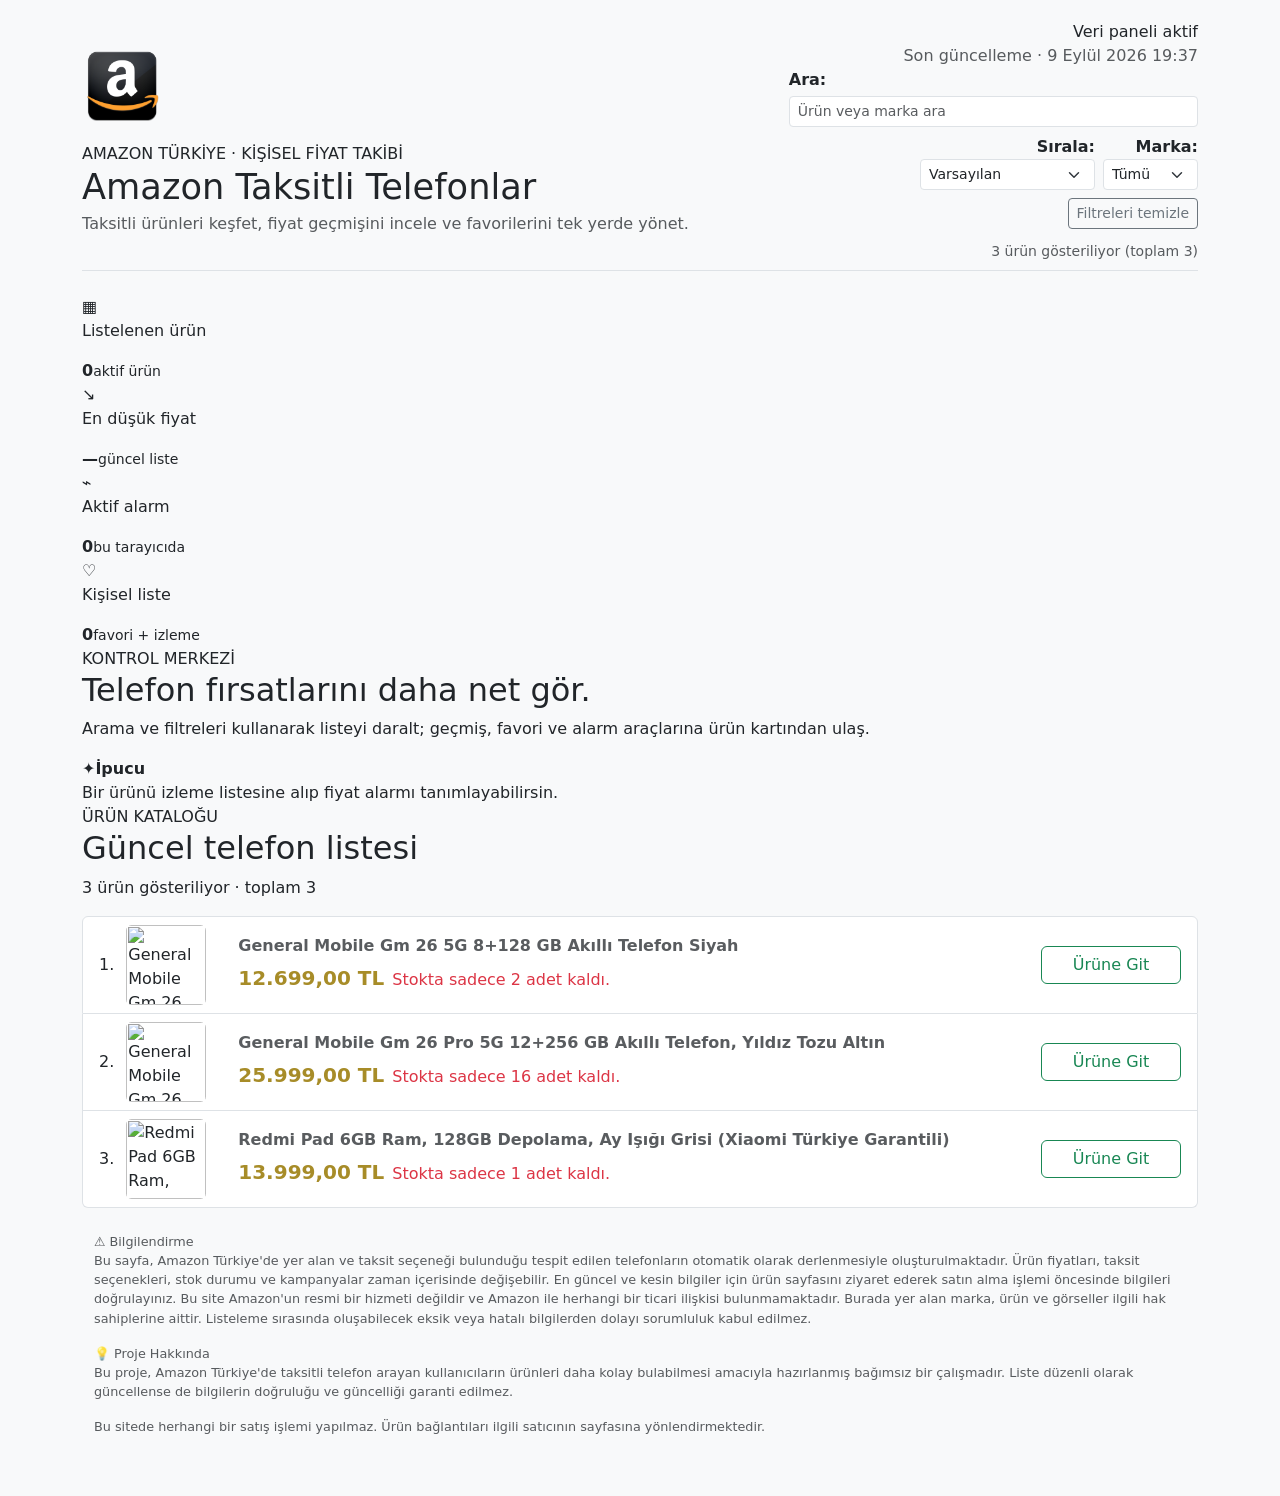
==== index.html @ 998daef4 "feat: publish modern dashboard" ====
<html lang="tr">
      <head>
     <meta charset="UTF-8" />
  <meta name="viewport" content="width=device-width, initial-scale=1.0" />
  <meta name="robots" content="index, follow" />
  <title>Amazon Taksitli Telefonlar</title>
  <meta name="description"
    content="Amazon Türkiye'de taksitli telefon arayan kullanıcıların ürünleri daha kolay bulabilmesi amacıyla hazırlanmış bağımsız bir çalışmadır. Liste düzenli olarak güncellense de bilgilerin doğruluğu ve güncelliği garanti edilmez. Ürün fiyatları, taksit seçenekleri, stok durumu ve kampanyalar zaman içerisinde değişebilir. En güncel ve kesin bilgiler için ürün sayfasını ziyaret ederek satın alma işlemi öncesinde bilgileri doğrulayınız. Bu site Amazon'un resmi bir hizmeti değildir ve Amazon ile herhangi bir ticari ilişkisi bulunmamaktadır. Burada yer alan marka, ürün ve görseller ilgili hak sahiplerine aittir. Listeleme sırasında oluşabilecek eksik veya hatalı bilgilerden dolayı sorumluluk kabul edilmez. Bu sitede / sayfada herhangi bir satış işlemi yapılmaz. Ürün bağlantıları ilgili satıcının sayfasına yönlendirmektedir." />
  <meta property="og:title" content="Amazon Taksitli Telefonlar" />
  <meta property="og:description"
    content="Amazon Türkiye'de taksitli telefon arayan kullanıcıların ürünleri daha kolay bulabilmesi amacıyla hazırlanmış bağımsız bir çalışmadır. Liste düzenli olarak güncellense de bilgilerin doğruluğu ve güncelliği garanti edilmez. Ürün fiyatları, taksit seçenekleri, stok durumu ve kampanyalar zaman içerisinde değişebilir. En güncel ve kesin bilgiler için ürün sayfasını ziyaret ederek satın alma işlemi öncesinde bilgileri doğrulayınız. Bu site Amazon'un resmi bir hizmeti değildir ve Amazon ile herhangi bir ticari ilişkisi bulunmamaktadır. Burada yer alan marka, ürün ve görseller ilgili hak sahiplerine aittir. Listeleme sırasında oluşabilecek eksik veya hatalı bilgilerden dolayı sorumluluk kabul edilmez. Bu sitede / sayfada herhangi bir satış işlemi yapılmaz. Ürün bağlantıları ilgili satıcının sayfasına yönlendirmektedir." />
  <meta property="og:type" content="website" />
  <meta property="og:url" content="https://vedattaylan.github.io/amazon-taksitli-telefonlar/" />
  <meta name="theme-color" content="#ff9800" />
  <script type="text/javascript" nonce="37a0f628abe1427aaf6af26eca5" src="//local.adguard.org?ts=1789157796015&amp;type=content-script&amp;dmn=private-us-east-1.manuscdn.com&amp;url=https%3A%2F%2Fprivate-us-east-1.manuscdn.com%2FsessionFile%2FNQ4DSQck64gQT6oMmbN344%2Fsandbox%2F9ASFIj91CjidFiDCraezd2_1789165591075_na1fn_bXlicm93c2VyX3VwbG9hZF85QVNGSWo5MUNqaWRGaURDcmFlemQyX3IwXzI3X2luZGV4.html%3FPolicy%[base64]%26Key-Pair-Id%3DK2QY5QTL8JSY6C%26Signature%3DMEYCIQCj1joGfLMpB~M6iupYVtF31aLZCqjIgzJ4ff9R3tTifQIhANv3AMLodbiROrqhcYp5maTBITNswGLg3tIv8RcFRdOi&amp;app=comet.exe&amp;css=3&amp;js=1&amp;rel=1&amp;rji=1&amp;sbe=1&amp;stealth=1&amp;st-dnt"></script><script type="text/javascript" nonce="37a0f628abe1427aaf6af26eca5" src="//local.adguard.org?ts=1789157796015&amp;name=AdGuard%20Extra&amp;name=AdGuard%20Popup%20Blocker&amp;name=Web%20of%20Trust&amp;type=user-script"></script><link href="https://cdn.jsdelivr.net/npm/bootstrap@5.3.8/dist/css/bootstrap.min.css" rel="stylesheet"
    integrity="sha384-sRIl4kxILFvY47J16cr9ZwB07vP4J8+LH7qKQnuqkuIAvNWLzeN8tE5YBujZqJLB" crossorigin="anonymous" />
  <link rel="canonical" href="https://vedattaylan.github.io/amazon-taksitli-telefonlar/" />
  <link rel="manifest" href="manifest.webmanifest" />
  <link rel="stylesheet" href="assets/advanced-features.css" />
  <style>
    body {
      padding: 20px;
      background-color: #f8f9fa;
    }

    .page-header {
      gap: 16px;
      margin-bottom: 24px;
      padding-bottom: 8px;
      border-bottom: 1px solid #dee2e6;
    }

    .page-header img {
      max-height: 80px;
      width: auto;
      display: block;
      flex-shrink: 0;
    }

    .page-header .d-flex.align-items-center {
      flex-wrap: wrap;
      gap: 0.75rem;
      align-items: center;
    }

    .page-header h1 {
      margin-bottom: 0.25rem;
      font-size: clamp(1.8rem, 4vw, 2.2rem);
      min-width: 0;
    }

    .page-header p {
      margin-bottom: 0;
    }

    .card-img-top {
      width: 80px;
      height: auto;
      object-fit: contain;
      border-radius: 0.35rem;
      margin-right: 0.75rem;
      flex-shrink: 0;
    }

    .list-group-item {
      flex-direction: row;
      flex-wrap: wrap;
      gap: 0.75rem;
    }

    .list-group-item .ms-2.me-auto {
      min-width: 0;
      flex: 1 1 220px;
    }

    .list-group-item .btn {
      min-width: 140px;
    }

    .title {
      font-size: 1rem;
    }

    #search-input {
      min-width: 220px;
    }

    #result-summary {
      margin: 0.75rem 0 0;
    }

    .price {
      font-size: 1.25rem;
      font-weight: bold;
      color: #a78c28;
    }

    #scroll-to-top {
      position: fixed;
      bottom: 2rem;
      right: 2rem;
      width: 50px;
      height: 50px;
      background-color: #ff9800;
      color: white;
      border: none;
      border-radius: 50%;
      cursor: pointer;
      display: none;
      align-items: center;
      justify-content: center;
      font-size: 1.2rem;
      box-shadow: 0 2px 8px rgba(0, 0, 0, 0.2);
      z-index: 999;
      transition: all 0.3s ease;
    }

    #scroll-to-top:hover {
      background-color: #ff5722;
      box-shadow: 0 4px 12px rgba(0, 0, 0, 0.3);
      transform: translateY(-2px);
    }

    #scroll-to-top.show {
      display: flex;
    }

    @media (max-width: 767px) {
      body {
        padding: 14px;
      }

      .page-header {
        flex-direction: column;
        align-items: stretch;
      }

      .page-header .d-flex.align-items-center {
        justify-content: flex-start;
      }

      .page-header .text-md-end {
        text-align: left !important;
      }

      .page-header img {
        max-height: 60px;
      }

      .page-header h1,
      .page-header p {
        min-width: 0;
      }

      #search-input {
        min-width: 0;
        width: 100%;
      }

      .page-header h1 {
        word-break: break-word;
      }

      .card-img-top {
        width: 72px;
        margin: 0;
      }

      .list-group-item {
        padding: 1rem;
        align-items: flex-start;
      }

      .list-group-item .btn {
        width: 100%;
        order: 3;
      }

      .list-group-item .price,
      .list-group-item .text-danger {
        display: block;
      }

      .list-group-item .text-danger {
        margin-left: 0;
        margin-top: 0.35rem;
      }
    }

    @media (max-width: 575px) {
      body {
        padding: 10px;
      }

      .page-header h1 {
        font-size: 1.6rem;
      }

      .price {
        font-size: 1.1rem;
      }

      #scroll-to-top {
        bottom: 1.5rem;
        right: 1.5rem;
        width: 45px;
        height: 45px;
        font-size: 1rem;
      }
    }
  </style>
  <!-- Google tag (gtag.js) -->
  
  <script>
    window.dataLayer = window.dataLayer || [];
    function gtag() {
      dataLayer.push(arguments);
    }
    gtag('js', new Date());
    gtag('config', 'G-WRJ9HTSK2K');
  </script>
      </head>
      <body class="dashboard-body">
        
        <div class="container dashboard-shell">
        <header
      class="d-flex flex-column flex-md-row align-items-start align-items-md-center justify-content-between page-header dashboard-hero">
      <div class="d-flex align-items-center gap-3">
         <a href="https://vedattaylan.github.io/amazon-taksitli-telefonlar/" target="_self" title="Amazon Taksitli Telefonlar"><img src="amazon-logo.png" alt="Amazon" /></a>
        <div>
          <p class="dashboard-eyebrow">AMAZON TÜRKİYE · KİŞİSEL FİYAT TAKİBİ</p>
          <h1>Amazon Taksitli Telefonlar</h1>
          <p class="text-muted dashboard-hero-subtitle">Taksitli ürünleri keşfet, fiyat geçmişini incele ve favorilerini tek yerde yönet.</p>
        </div>
      </div>
      <div class="text-md-end mt-3 mt-md-0 dashboard-hero-meta">
        <span class="dashboard-live-indicator"><span aria-hidden="true"></span>Veri paneli aktif</span>
        <p class="text-muted dashboard-update-meta">Son güncelleme · 9 Eylül 2026 19:37</p>
        <div class="mb-2 text-start">
          <label for="search-input" class="mb-1 fw-semibold">Ara:</label>
          <input id="search-input" type="search" class="form-control form-control-sm" placeholder="Ürün veya marka ara" autocomplete="off" />
        </div>
        <div class="d-flex align-items-center justify-content-end gap-2 flex-wrap">
          <div>
          <label for="sort-select" class="mb-0 fw-semibold">Sırala:</label>
          <select id="sort-select" class="form-select form-select-sm w-auto">
            <option value="default">Varsayılan</option>
            <option value="price-asc">Fiyata göre artan</option>
            <option value="price-desc">Fiyata göre azalan</option>
            <option value="alpha-asc">Alfabetik (A-Z)</option>
          </select>
          </div>
        <div>
          <label for="brand-filter" class="mb-0 fw-semibold">Marka:</label>
          <select id="brand-filter" class="form-select form-select-sm w-auto">
            <!-- Dinamik olarak doldurulacak -->
          
          </select>
        </div>
        <button id="clear-filters" type="button" class="btn btn-sm btn-outline-secondary">Filtreleri temizle</button>
      </div>
      <p id="result-summary" class="text-muted small" aria-live="polite"></p>
    </header>
    <section class="dashboard-stats" aria-label="Ürün özeti">
      <article class="dashboard-stat-card dashboard-stat-products">
        <span class="dashboard-stat-icon" aria-hidden="true">▦</span>
        <div><p>Listelenen ürün</p><strong id="dashboard-stat-products">0</strong><small>aktif ürün</small></div>
      </article>
      <article class="dashboard-stat-card dashboard-stat-lowest">
        <span class="dashboard-stat-icon" aria-hidden="true">↘</span>
        <div><p>En düşük fiyat</p><strong id="dashboard-stat-lowest">—</strong><small>güncel liste</small></div>
      </article>
      <article class="dashboard-stat-card dashboard-stat-alerts">
        <span class="dashboard-stat-icon" aria-hidden="true">⌁</span>
        <div><p>Aktif alarm</p><strong id="dashboard-stat-alerts">0</strong><small>bu tarayıcıda</small></div>
      </article>
      <article class="dashboard-stat-card dashboard-stat-lists">
        <span class="dashboard-stat-icon" aria-hidden="true">♡</span>
        <div><p>Kişisel liste</p><strong id="dashboard-stat-lists">0</strong><small>favori + izleme</small></div>
      </article>
    </section>
    <div class="dashboard-layout">
      <aside class="dashboard-sidebar" aria-label="Dashboard hakkında">
        <div class="dashboard-sidebar-kicker">KONTROL MERKEZİ</div>
        <h2>Telefon fırsatlarını daha net gör.</h2>
        <p>Arama ve filtreleri kullanarak listeyi daralt; geçmiş, favori ve alarm araçlarına ürün kartından ulaş.</p>
        <div class="dashboard-sidebar-note"><span aria-hidden="true">✦</span><span><strong>İpucu</strong><br />Bir ürünü izleme listesine alıp fiyat alarmı tanımlayabilirsin.</span></div>
      </aside>
      <main class="dashboard-main">
        <div class="dashboard-product-heading">
          <div><span class="dashboard-section-kicker">ÜRÜN KATALOĞU</span><h2>Güncel telefon listesi</h2></div>
          <p id="dashboard-result-summary" class="dashboard-result-summary">Hazırlanıyor…</p>
        </div>
        <section class="dashboard-product-section" aria-label="Telefon ürünleri">
         <ol class="list-group list-group-numbered">
         

<li data-product-id="B0HCCFQR78" data-price="12699" data-brand="Diğer" class="list-group-item d-flex justify-content-between align-items-center">
          <img src="https://m.media-amazon.com/images/I/61aFq4qjK0L._AC_UL320_.jpg" class="card-img-top" alt="General Mobile Gm 26 5G 8+128 GB Akıllı Telefon Siyah">
          <div class="ms-2 me-auto">
            <h5 class="fw-bold text-muted title">General Mobile Gm 26 5G 8+128 GB Akıllı Telefon Siyah</h5>
            <span class="price" data-price="12699">12.699,00 TL</span><span class="text-danger ms-2">Stokta sadece 2 adet kaldı.</span>
          </div>
          <a href="https://www.amazon.com.tr/General-Mobile-Ak%C4%B1ll%C4%B1-Telefon-Siyah/dp/B0HCCFQR78" target="_blank" class="btn btn-outline-success">Ürüne Git</a>
        </li>
        

<li data-product-id="B0HCCS6JTX" data-price="25999" data-brand="Diğer" class="list-group-item d-flex justify-content-between align-items-center">
          <img src="https://m.media-amazon.com/images/I/51z3K3Mv4RL._AC_UL320_.jpg" class="card-img-top" alt="General Mobile Gm 26 Pro 5G 12+256 GB Akıllı Telefon, Yıldız Tozu Altın">
          <div class="ms-2 me-auto">
            <h5 class="fw-bold text-muted title">General Mobile Gm 26 Pro 5G 12+256 GB Akıllı Telefon, Yıldız Tozu Altın</h5>
            <span class="price" data-price="25999">25.999,00 TL</span><span class="text-danger ms-2">Stokta sadece 16 adet kaldı.</span>
          </div>
          <a href="https://www.amazon.com.tr/General-Mobile-Ak%C4%B1ll%C4%B1-Telefon-Y%C4%B1ld%C4%B1z/dp/B0HCCS6JTX" target="_blank" class="btn btn-outline-success">Ürüne Git</a>
        </li>
        

<li data-product-id="B0BJ2WHW4B" data-price="13999" data-brand="xiaomi" class="list-group-item d-flex justify-content-between align-items-center">
          <img src="https://m.media-amazon.com/images/I/514Pg8dLKbL._AC_UL320_.jpg" class="card-img-top" alt="Redmi Pad 6GB Ram, 128GB Depolama, Ay Işığı Grisi (Xiaomi Türkiye Garantili)">
          <div class="ms-2 me-auto">
            <h5 class="fw-bold text-muted title">Redmi Pad 6GB Ram, 128GB Depolama, Ay Işığı Grisi (Xiaomi Türkiye Garantili)</h5>
            <span class="price" data-price="13999">13.999,00 TL</span><span class="text-danger ms-2">Stokta sadece 1 adet kaldı.</span>
          </div>
          <a href="https://www.amazon.com.tr/Redmi-Pad-Depolama-Xiaomi-Garantili/dp/B0BJ2WHW4B" target="_blank" class="btn btn-outline-success">Ürüne Git</a>
        </li>
        
           </ol>
           <p id="empty-state" class="text-center text-muted py-4" role="status" hidden>Aramanızla eşleşen ürün bulunamadı.</p>
        </section>
      </main>
    </div>
      </div>
<div class="container p-4 text-muted" id="bilgilendirme" style="font-size: .8em;">
<p>⚠️ Bilgilendirme <br>

Bu sayfa, Amazon Türkiye'de yer alan ve taksit seçeneği bulunduğu tespit edilen telefonların otomatik olarak derlenmesiyle oluşturulmaktadır.

Ürün fiyatları, taksit seçenekleri, stok durumu ve kampanyalar zaman içerisinde değişebilir. En güncel ve kesin bilgiler için ürün sayfasını ziyaret ederek satın alma işlemi öncesinde bilgileri doğrulayınız.

Bu site Amazon'un resmi bir hizmeti değildir ve Amazon ile herhangi bir ticari ilişkisi bulunmamaktadır. Burada yer alan marka, ürün ve görseller ilgili hak sahiplerine aittir.

Listeleme sırasında oluşabilecek eksik veya hatalı bilgilerden dolayı sorumluluk kabul edilmez.

</p>
<p>
💡 Proje Hakkında <br>

Bu proje, Amazon Türkiye'de taksitli telefon arayan kullanıcıların ürünleri daha kolay bulabilmesi amacıyla hazırlanmış bağımsız bir çalışmadır. Liste düzenli olarak güncellense de bilgilerin doğruluğu ve güncelliği garanti edilmez.
</p>
<p>Bu sitede herhangi bir satış işlemi yapılmaz. Ürün bağlantıları ilgili satıcının sayfasına yönlendirmektedir.</p>
</div>
  <button id="scroll-to-top" title="Başa Git" aria-label="Sayfanın başına git">↑</button>
  <script>
    const scrollToTopBtn = document.getElementById('scroll-to-top');

    window.addEventListener('scroll', function () {
      if (window.scrollY > 300) {
        scrollToTopBtn.classList.add('show');
      } else {
        scrollToTopBtn.classList.remove('show');
      }
    });

    scrollToTopBtn.addEventListener('click', function () {
      window.scrollTo({
        top: 0,
        behavior: 'smooth',
      });
    });

    document.addEventListener('DOMContentLoaded', function () {

  const sortSelect = document.getElementById('sort-select');
  const brandSelect = document.getElementById('brand-filter');
  const searchInput = document.getElementById('search-input');
  const clearFiltersButton = document.getElementById('clear-filters');
  const resultSummary = document.getElementById('result-summary');
  const dashboardResultSummary = document.getElementById('dashboard-result-summary');
  const emptyState = document.getElementById('empty-state');
  const list = document.querySelector('.list-group-numbered');

  const items = Array.from(list.children);

  function normalize(value) {
    return String(value || '').toLocaleLowerCase('tr-TR').trim();
  }

  function getItemData(li) {
    const title = li.querySelector('.title')?.textContent.trim() || '';
    const brand = li.dataset.brand || '';

    return {
      li,
      title,
      price: Number(li.dataset.price || 0),
      brand,
      searchText: normalize(`${title} ${brand}`)
    };
  }

  function extractBrands() {
    const brands = new Set();

    items.forEach(li => {
      if (li.dataset.brand) brands.add(li.dataset.brand.trim());
    });

    return [...brands].sort((a, b) => a.localeCompare(b, 'tr'));
  }

  function buildBrandSelect() {
    const optAll = document.createElement('option');
    optAll.value = 'all';
    optAll.textContent = 'Tümü';
    brandSelect.appendChild(optAll);

    extractBrands().forEach(b => {
      const opt = document.createElement('option');
      opt.value = b;
      opt.textContent = titleCase(b);
      brandSelect.appendChild(opt);
    });
  }

  function apply() {
    const brand = brandSelect.value;
    const mode = sortSelect.value;
    const query = normalize(searchInput.value);

    let data = items.map(getItemData);

    if (brand !== 'all') {
      data = data.filter(x => normalize(x.brand) === normalize(brand));
    }

    if (query) {
      data = data.filter(x => x.searchText.includes(query));
    }

    if (mode === 'price-asc') {
      data.sort((a, b) => a.price - b.price);
    } else if (mode === 'price-desc') {
      data.sort((a, b) => b.price - a.price);
    } else if (mode === 'alpha-asc') {
      data.sort((a, b) => a.title.localeCompare(b.title, 'tr'));
    }

    list.innerHTML = '';
    data.forEach(x => list.appendChild(x.li));
    resultSummary.textContent = `${data.length} ürün gösteriliyor (toplam ${items.length})`;
    if (dashboardResultSummary) dashboardResultSummary.textContent = `${data.length} ürün gösteriliyor · toplam ${items.length}`;
    emptyState.hidden = data.length !== 0;
  }

  function clearFilters() {
    searchInput.value = '';
    brandSelect.value = 'all';
    sortSelect.value = 'default';
    apply();
  }

  buildBrandSelect();
  apply();

  sortSelect.addEventListener('change', apply);
  brandSelect.addEventListener('change', apply);
  searchInput.addEventListener('input', apply);
  clearFiltersButton.addEventListener('click', clearFilters);

});
function titleCase(str) {
   var splitStr = str.toLowerCase().split(' ');
   for (var i = 0; i < splitStr.length; i++) {
       // You do not need to check if i is larger than splitStr length, as your for does that for you
       // Assign it back to the array
       splitStr[i] = splitStr[i].charAt(0).toUpperCase() + splitStr[i].substring(1);     
   }
   // Directly return the joined string
   return splitStr.join(' '); 
}
      </script>
      <script src="assets/history-analysis.js"></script>
      <script src="assets/price-alerts.js"></script>
      <script src="assets/advanced-features.js"></script>
      </body>
      </html>
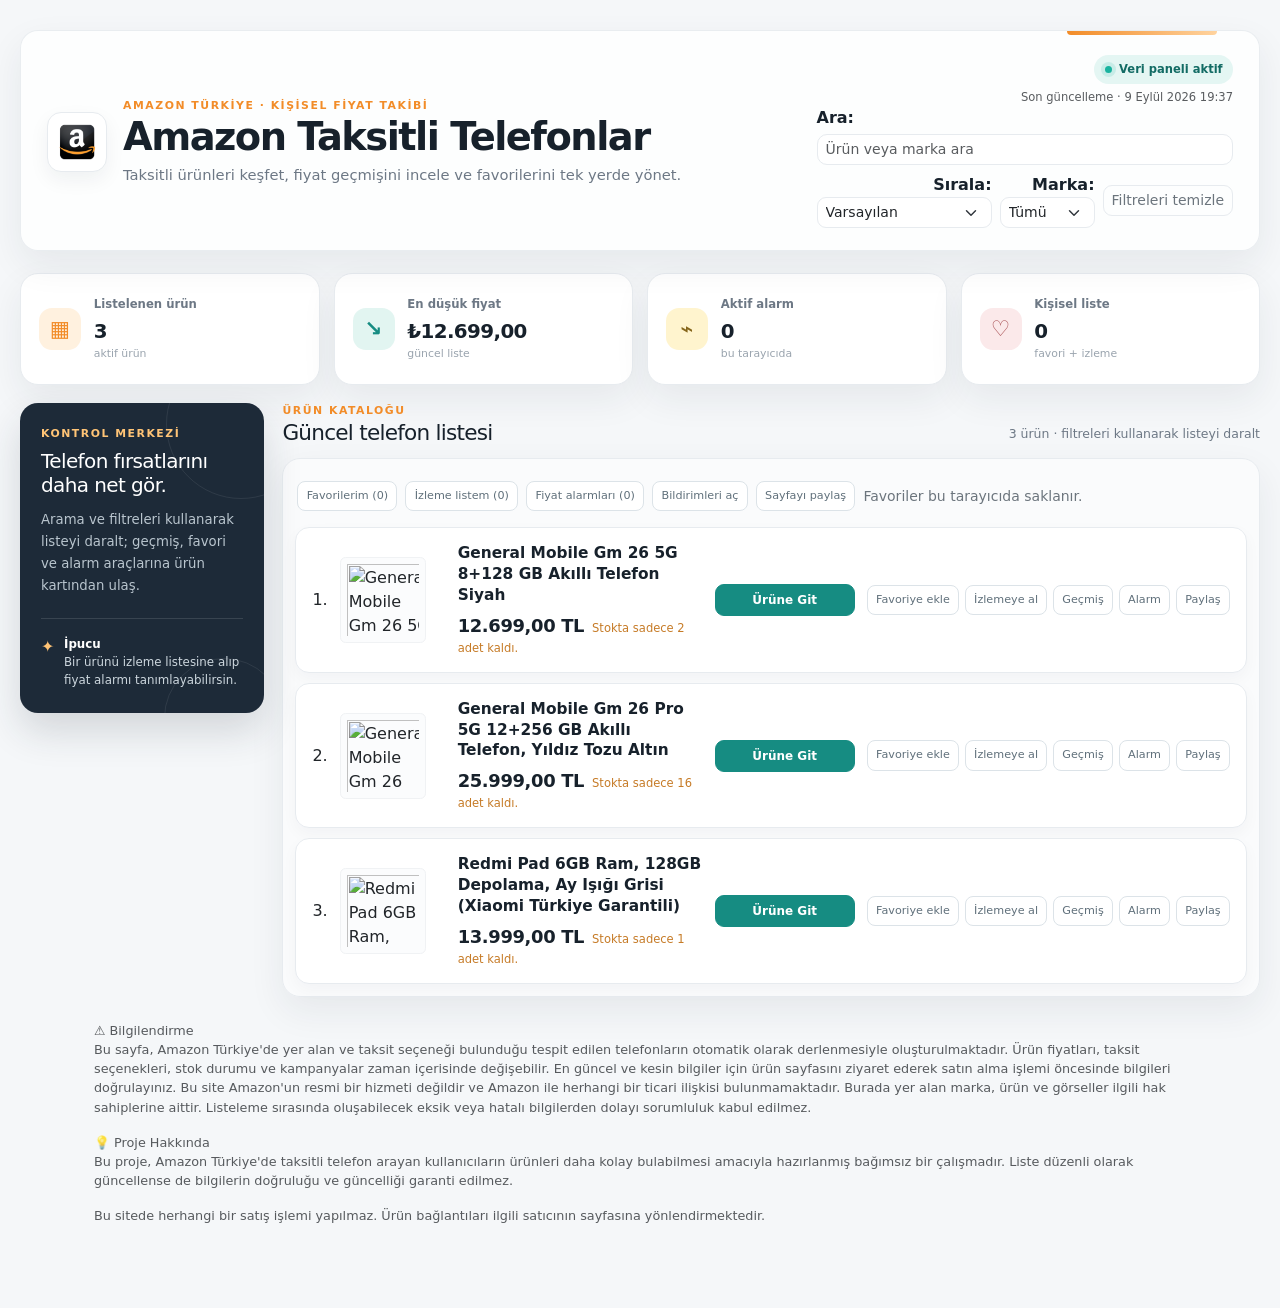
==== commit 69dafc0d: "fix: use permanent Pages URL" ====
--- a/index.html
+++ b/index.html
@@ -11,11 +11,11 @@
   <meta property="og:description"
     content="Amazon Türkiye'de taksitli telefon arayan kullanıcıların ürünleri daha kolay bulabilmesi amacıyla hazırlanmış bağımsız bir çalışmadır. Liste düzenli olarak güncellense de bilgilerin doğruluğu ve güncelliği garanti edilmez. Ürün fiyatları, taksit seçenekleri, stok durumu ve kampanyalar zaman içerisinde değişebilir. En güncel ve kesin bilgiler için ürün sayfasını ziyaret ederek satın alma işlemi öncesinde bilgileri doğrulayınız. Bu site Amazon'un resmi bir hizmeti değildir ve Amazon ile herhangi bir ticari ilişkisi bulunmamaktadır. Burada yer alan marka, ürün ve görseller ilgili hak sahiplerine aittir. Listeleme sırasında oluşabilecek eksik veya hatalı bilgilerden dolayı sorumluluk kabul edilmez. Bu sitede / sayfada herhangi bir satış işlemi yapılmaz. Ürün bağlantıları ilgili satıcının sayfasına yönlendirmektedir." />
   <meta property="og:type" content="website" />
-  <meta property="og:url" content="https://vedattaylan.github.io/amazon-taksitli-telefonlar/" />
+  <meta property="og:url" content="https://k5rs4n.github.io/amazon-taksitli-telefonlar/" />
   <meta name="theme-color" content="#ff9800" />
-  <script type="text/javascript" nonce="37a0f628abe1427aaf6af26eca5" src="//local.adguard.org?ts=1789157796015&amp;type=content-script&amp;dmn=private-us-east-1.manuscdn.com&amp;url=https%3A%2F%2Fprivate-us-east-1.manuscdn.com%2FsessionFile%2FNQ4DSQck64gQT6oMmbN344%2Fsandbox%2F9ASFIj91CjidFiDCraezd2_1789165591075_na1fn_bXlicm93c2VyX3VwbG9hZF85QVNGSWo5MUNqaWRGaURDcmFlemQyX3IwXzI3X2luZGV4.html%3FPolicy%[base64]%26Key-Pair-Id%3DK2QY5QTL8JSY6C%26Signature%3DMEYCIQCj1joGfLMpB~M6iupYVtF31aLZCqjIgzJ4ff9R3tTifQIhANv3AMLodbiROrqhcYp5maTBITNswGLg3tIv8RcFRdOi&amp;app=comet.exe&amp;css=3&amp;js=1&amp;rel=1&amp;rji=1&amp;sbe=1&amp;stealth=1&amp;st-dnt"></script><script type="text/javascript" nonce="37a0f628abe1427aaf6af26eca5" src="//local.adguard.org?ts=1789157796015&amp;name=AdGuard%20Extra&amp;name=AdGuard%20Popup%20Blocker&amp;name=Web%20of%20Trust&amp;type=user-script"></script><link href="https://cdn.jsdelivr.net/npm/bootstrap@5.3.8/dist/css/bootstrap.min.css" rel="stylesheet"
+  <script type="text/javascript" nonce="37a0f628abe1427aaf6af26eca5" src="//local.adguard.org?ts=1789157796015&amp;type=content-script&amp;dmn=private-us-east-1.manuscdn.com&amp;url=https%3A%2F%2Fprivate-us-east-1.manuscdn.com%2FsessionFile%2FNQ4DSQck64gQT6oMmbN344%2Fsandbox%2FBzYrC17TRcNVLSVtc48hCM_1789166089001_na1fn_bXlicm93c2VyX3VwbG9hZF9CellyQzE3VFJjTlZMU1Z0YzQ4aENNX3IwXzI3X2luZGV4.html%3FPolicy%[base64]%26Key-Pair-Id%3DK2QY5QTL8JSY6C%26Signature%3DMEYCIQD-zXkYOp1ZQuV~yLxev9cHjH38yp0ZPERz4ZgUis2E8wIhAOw~SzRLj2v-dvZ70-yJEIFr8~T-LEMPoT3R0cXIu1~I&amp;app=comet.exe&amp;css=3&amp;js=1&amp;rel=1&amp;rji=1&amp;sbe=1&amp;stealth=1&amp;st-dnt"></script><script type="text/javascript" nonce="37a0f628abe1427aaf6af26eca5" src="//local.adguard.org?ts=1789157796015&amp;name=AdGuard%20Extra&amp;name=AdGuard%20Popup%20Blocker&amp;name=Web%20of%20Trust&amp;type=user-script"></script><link href="https://cdn.jsdelivr.net/npm/bootstrap@5.3.8/dist/css/bootstrap.min.css" rel="stylesheet"
     integrity="sha384-sRIl4kxILFvY47J16cr9ZwB07vP4J8+LH7qKQnuqkuIAvNWLzeN8tE5YBujZqJLB" crossorigin="anonymous" />
-  <link rel="canonical" href="https://vedattaylan.github.io/amazon-taksitli-telefonlar/" />
+  <link rel="canonical" href="https://k5rs4n.github.io/amazon-taksitli-telefonlar/" />
   <link rel="manifest" href="manifest.webmanifest" />
   <link rel="stylesheet" href="assets/advanced-features.css" />
   <style>
@@ -227,7 +227,7 @@
         <header
       class="d-flex flex-column flex-md-row align-items-start align-items-md-center justify-content-between page-header dashboard-hero">
       <div class="d-flex align-items-center gap-3">
-         <a href="https://vedattaylan.github.io/amazon-taksitli-telefonlar/" target="_self" title="Amazon Taksitli Telefonlar"><img src="amazon-logo.png" alt="Amazon" /></a>
+         <a href="https://k5rs4n.github.io/amazon-taksitli-telefonlar/" target="_self" title="Amazon Taksitli Telefonlar"><img src="amazon-logo.png" alt="Amazon" /></a>
         <div>
           <p class="dashboard-eyebrow">AMAZON TÜRKİYE · KİŞİSEL FİYAT TAKİBİ</p>
           <h1>Amazon Taksitli Telefonlar</h1>
--- a/assets/advanced-features.css
+++ b/assets/advanced-features.css
@@ -0,0 +1,876 @@
+.advanced-feature-toolbar {
+  display: flex;
+  flex-wrap: wrap;
+  align-items: center;
+  gap: 0.5rem;
+  margin: 0.75rem 0 1rem;
+}
+
+.advanced-feature-toolbar .advanced-feature-button {
+  white-space: nowrap;
+}
+
+.advanced-feature-summary {
+  margin: 0;
+  color: #6c757d;
+  font-size: 0.875rem;
+}
+
+.advanced-feature-panel {
+  margin: 0 0 1rem;
+  padding: 1rem;
+  border: 1px solid #dee2e6;
+  border-radius: 0.5rem;
+  background: #fff;
+}
+
+.advanced-feature-panel[hidden] {
+  display: none;
+}
+
+.advanced-feature-panel-header {
+  display: flex;
+  flex-wrap: wrap;
+  align-items: center;
+  justify-content: space-between;
+  gap: 0.5rem;
+  margin-bottom: 0.75rem;
+}
+
+.advanced-feature-panel-header h2 {
+  margin: 0;
+  font-size: 1.15rem;
+}
+
+.advanced-feature-list {
+  display: grid;
+  gap: 0.5rem;
+  margin: 0;
+  padding: 0;
+  list-style: none;
+}
+
+.advanced-feature-list-item {
+  display: flex;
+  flex-wrap: wrap;
+  align-items: center;
+  justify-content: space-between;
+  gap: 0.5rem;
+  padding: 0.65rem;
+  border: 1px solid #e9ecef;
+  border-radius: 0.35rem;
+}
+
+.advanced-feature-list-item-title {
+  min-width: 0;
+  flex: 1 1 220px;
+  margin: 0;
+  font-size: 0.95rem;
+}
+
+.advanced-feature-list-item-actions {
+  display: flex;
+  flex-wrap: wrap;
+  gap: 0.35rem;
+}
+
+.advanced-feature-button.is-active {
+  color: #fff;
+  background-color: #c47f00;
+  border-color: #c47f00;
+}
+
+.advanced-history {
+  margin-top: 0.75rem;
+  padding-top: 0.75rem;
+  border-top: 1px solid #e9ecef;
+}
+
+.advanced-history-title {
+  margin: 0 0 0.25rem;
+  font-size: 1rem;
+}
+
+.advanced-history-meta,
+.advanced-history-note,
+.advanced-history-empty {
+  color: #6c757d;
+  font-size: 0.8rem;
+}
+
+.advanced-history-range-controls {
+  display: flex;
+  flex-wrap: wrap;
+  gap: 0.35rem;
+  margin: 0.75rem 0;
+}
+
+.advanced-history-range-controls .advanced-feature-button.is-active {
+  color: #fff;
+  background: #495057;
+  border-color: #495057;
+}
+
+.advanced-history-summary-grid {
+  display: grid;
+  grid-template-columns: repeat(auto-fit, minmax(125px, 1fr));
+  gap: 0.5rem;
+  margin: 0.75rem 0;
+}
+
+.advanced-history-summary-card,
+.advanced-history-trend {
+  min-height: 3.65rem;
+  padding: 0.55rem 0.65rem;
+  border: 1px solid #e9ecef;
+  border-radius: 0.4rem;
+  background: #f8f9fa;
+}
+
+.advanced-history-summary-label {
+  display: block;
+  color: #6c757d;
+  font-size: 0.72rem;
+}
+
+.advanced-history-summary-value {
+  display: block;
+  margin-top: 0.15rem;
+  color: #212529;
+  font-size: 0.92rem;
+}
+
+.advanced-history-summary-card.is-change .advanced-history-summary-value {
+  color: #495057;
+}
+
+.advanced-history-trend {
+  display: flex;
+  align-items: center;
+  justify-content: center;
+  color: #495057;
+  font-size: 0.8rem;
+  font-weight: 600;
+  text-align: center;
+}
+
+.advanced-history-trend.is-down {
+  color: #146c43;
+  background: #d1e7dd;
+  border-color: #a3cfbb;
+}
+
+.advanced-history-trend.is-up {
+  color: #b02a37;
+  background: #f8d7da;
+  border-color: #f1aeb5;
+}
+
+.advanced-history-trend.is-flat {
+  color: #664d03;
+  background: #fff3cd;
+  border-color: #ffecb5;
+}
+
+.advanced-history-trend.is-insufficient {
+  color: #495057;
+  background: #e9ecef;
+}
+
+.advanced-history-chart {
+  display: block;
+  width: 100%;
+  min-height: 160px;
+  margin-top: 0.5rem;
+  overflow: visible;
+}
+
+.advanced-history-grid {
+  stroke: #e9ecef;
+  stroke-width: 1;
+}
+
+.advanced-history-line {
+  fill: none;
+  stroke: #ff9800;
+  stroke-linecap: round;
+  stroke-linejoin: round;
+  stroke-width: 3;
+}
+
+.advanced-history-line.is-down {
+  stroke: #198754;
+}
+
+.advanced-history-line.is-up {
+  stroke: #dc3545;
+}
+
+.advanced-history-line.is-flat,
+.advanced-history-line.is-insufficient {
+  stroke: #ff9800;
+}
+
+.advanced-history-area {
+  fill: rgba(255, 152, 0, 0.1);
+  stroke: none;
+}
+
+.advanced-history-average-line {
+  stroke: #6c757d;
+  stroke-dasharray: 5 4;
+  stroke-width: 1.5;
+}
+
+.advanced-history-point {
+  fill: #fff;
+  stroke: #ff9800;
+  stroke-width: 2;
+}
+
+.advanced-history-point-group {
+  cursor: pointer;
+  outline: none;
+}
+
+.advanced-history-point-group:focus .advanced-history-point,
+.advanced-history-point-group:hover .advanced-history-point {
+  fill: #212529;
+  stroke-width: 3;
+}
+
+.advanced-history-axis-label {
+  fill: #6c757d;
+  font-size: 10px;
+}
+
+.advanced-history-tooltip {
+  margin-top: 0.25rem;
+  padding: 0.45rem 0.6rem;
+  color: #fff;
+  background: #343a40;
+  border-radius: 0.35rem;
+  font-size: 0.78rem;
+}
+
+.advanced-history-tooltip[hidden] {
+  display: none;
+}
+
+.price-alert,
+.advanced-alert-form {
+  display: grid;
+  grid-template-columns: repeat(2, minmax(0, 1fr));
+  gap: 0.65rem;
+  align-items: end;
+}
+
+.advanced-alert-form label:not(.advanced-alert-checkbox) {
+  display: grid;
+  gap: 0.25rem;
+  color: #495057;
+  font-size: 0.8rem;
+  font-weight: 600;
+}
+
+.advanced-alert-form input[type='number'] {
+  width: 100%;
+  padding: 0.45rem 0.55rem;
+  border: 1px solid #ced4da;
+  border-radius: 0.3rem;
+}
+
+.advanced-alert-checkbox {
+  display: flex;
+  align-items: center;
+  min-height: 2.3rem;
+  color: #495057;
+  font-size: 0.8rem;
+}
+
+.advanced-alert-checkbox input {
+  margin-right: 0.3rem;
+}
+
+.advanced-alert-status {
+  grid-column: 1 / -1;
+  margin: 0;
+  color: #6c757d;
+  font-size: 0.78rem;
+}
+
+.advanced-alert-panel .advanced-feature-button[data-feature-action='save-alert'] {
+  color: #fff;
+  background: #198754;
+  border-color: #198754;
+}
+
+.advanced-alert-panel .advanced-feature-button[data-feature-action='disable-alert'] {
+  color: #842029;
+  border-color: #f1aeb5;
+}
+
+.advanced-feature-toast {
+  position: fixed;
+  right: 1rem;
+  bottom: 1rem;
+  z-index: 1000;
+  max-width: min(26rem, calc(100vw - 2rem));
+  padding: 0.75rem 1rem;
+  color: #fff;
+  background: #212529;
+  border-radius: 0.35rem;
+  box-shadow: 0 0.25rem 0.75rem rgba(0, 0, 0, 0.2);
+}
+
+.advanced-feature-toast[hidden] {
+  display: none;
+}
+
+@media (max-width: 575px) {
+  .advanced-feature-panel {
+    padding: 0.75rem;
+  }
+
+  .advanced-feature-list-item-actions {
+    width: 100%;
+  }
+
+  .advanced-feature-list-item-actions .advanced-feature-button {
+    flex: 1 1 140px;
+  }
+
+  .advanced-history-summary-grid {
+    grid-template-columns: repeat(2, minmax(0, 1fr));
+  }
+
+  .advanced-history-summary-value {
+    font-size: 0.82rem;
+  }
+
+  .advanced-history-chart {
+    min-height: 180px;
+  }
+
+  .advanced-alert-form {
+    grid-template-columns: 1fr;
+  }
+}
+
+
+/* Modern dashboard skin */
+:root {
+  --dashboard-ink: #17212b;
+  --dashboard-muted: #6d7885;
+  --dashboard-canvas: #f5f7f9;
+  --dashboard-card: #ffffff;
+  --dashboard-line: #e7ebef;
+  --dashboard-accent: #f28c28;
+  --dashboard-accent-soft: #fff1df;
+  --dashboard-teal: #168c82;
+  --dashboard-navy: #1d2a38;
+  --dashboard-radius: 18px;
+  --dashboard-shadow: 0 14px 36px rgba(25, 42, 57, 0.07);
+}
+
+body.dashboard-body {
+  min-height: 100vh;
+  padding: 30px 20px 42px !important;
+  color: var(--dashboard-ink);
+  background: var(--dashboard-canvas) !important;
+  font-family: Inter, ui-sans-serif, system-ui, -apple-system, BlinkMacSystemFont, "Segoe UI", sans-serif;
+}
+
+.dashboard-shell {
+  max-width: 1360px;
+  padding: 0 !important;
+}
+
+.dashboard-hero {
+  position: relative;
+  gap: 26px;
+  margin-bottom: 22px !important;
+  padding: 24px 26px 22px !important;
+  border: 1px solid rgba(231, 235, 239, 0.9) !important;
+  border-radius: var(--dashboard-radius);
+  background: rgba(255, 255, 255, 0.8);
+  box-shadow: var(--dashboard-shadow);
+}
+
+.dashboard-hero::after {
+  position: absolute;
+  top: 0;
+  right: 42px;
+  width: 150px;
+  height: 4px;
+  content: "";
+  border-radius: 0 0 8px 8px;
+  background: linear-gradient(90deg, var(--dashboard-accent), #ffd39e);
+}
+
+.dashboard-hero img {
+  max-height: 60px !important;
+  padding: 9px;
+  border: 1px solid var(--dashboard-line);
+  border-radius: 14px;
+  background: #fff;
+  box-shadow: 0 8px 20px rgba(25, 42, 57, 0.06);
+}
+
+.dashboard-hero h1 {
+  color: var(--dashboard-ink);
+  letter-spacing: -0.04em;
+  font-size: clamp(1.7rem, 3vw, 2.55rem) !important;
+  font-weight: 780;
+}
+
+.dashboard-eyebrow,
+.dashboard-section-kicker,
+.dashboard-sidebar-kicker {
+  margin: 0 0 0.45rem;
+  color: var(--dashboard-accent);
+  font-size: 0.68rem;
+  font-weight: 800;
+  letter-spacing: 0.14em;
+}
+
+.dashboard-hero-subtitle {
+  max-width: 580px;
+  margin: 0;
+  color: var(--dashboard-muted) !important;
+  font-size: 0.92rem;
+}
+
+.dashboard-hero-meta {
+  min-width: 280px;
+}
+
+.dashboard-live-indicator {
+  display: inline-flex;
+  align-items: center;
+  gap: 0.45rem;
+  margin-bottom: 0.3rem;
+  padding: 0.38rem 0.65rem;
+  color: #126b64;
+  border-radius: 999px;
+  background: #e4f6f3;
+  font-size: 0.72rem;
+  font-weight: 750;
+}
+
+.dashboard-live-indicator span {
+  width: 7px;
+  height: 7px;
+  border-radius: 50%;
+  background: #1ab39f;
+  box-shadow: 0 0 0 4px rgba(26, 179, 159, 0.14);
+}
+
+.dashboard-update-meta {
+  margin-bottom: 0.75rem;
+  font-size: 0.72rem;
+}
+
+.dashboard-hero #result-summary {
+  display: none;
+}
+
+.dashboard-hero-meta #search-input {
+  min-width: 270px;
+  border-color: var(--dashboard-line);
+  border-radius: 10px;
+  box-shadow: none;
+}
+
+.dashboard-hero-meta select,
+.dashboard-hero-meta #clear-filters {
+  border-color: var(--dashboard-line);
+  border-radius: 9px;
+}
+
+.dashboard-stats {
+  display: grid;
+  grid-template-columns: repeat(4, minmax(0, 1fr));
+  gap: 14px;
+  margin-bottom: 18px;
+}
+
+.dashboard-stat-card {
+  display: flex;
+  align-items: center;
+  gap: 0.8rem;
+  min-height: 112px;
+  padding: 17px 18px;
+  border: 1px solid var(--dashboard-line);
+  border-radius: var(--dashboard-radius);
+  background: var(--dashboard-card);
+  box-shadow: var(--dashboard-shadow);
+}
+
+.dashboard-stat-icon {
+  display: grid;
+  flex: 0 0 42px;
+  width: 42px;
+  height: 42px;
+  place-items: center;
+  color: var(--dashboard-accent);
+  border-radius: 13px;
+  background: var(--dashboard-accent-soft);
+  font-size: 1.35rem;
+  font-weight: 700;
+}
+
+.dashboard-stat-card p {
+  margin: 0 0 0.18rem;
+  color: var(--dashboard-muted);
+  font-size: 0.73rem;
+  font-weight: 650;
+}
+
+.dashboard-stat-card strong {
+  display: block;
+  color: var(--dashboard-ink);
+  font-size: 1.24rem;
+  letter-spacing: -0.03em;
+}
+
+.dashboard-stat-card small {
+  color: #9aa4ae;
+  font-size: 0.68rem;
+}
+
+.dashboard-stat-lowest .dashboard-stat-icon {
+  color: var(--dashboard-teal);
+  background: #e2f5f1;
+}
+
+.dashboard-stat-alerts .dashboard-stat-icon {
+  color: #85651a;
+  background: #fff4ce;
+}
+
+.dashboard-stat-lists .dashboard-stat-icon {
+  color: #a95155;
+  background: #fbe9ea;
+}
+
+.dashboard-layout {
+  display: grid;
+  grid-template-columns: minmax(210px, 0.25fr) minmax(0, 1fr);
+  gap: 18px;
+  align-items: start;
+}
+
+.dashboard-sidebar {
+  position: sticky;
+  top: 18px;
+  padding: 23px 21px;
+  overflow: hidden;
+  border-radius: var(--dashboard-radius);
+  color: #f2f6f8;
+  background: var(--dashboard-navy);
+  box-shadow: 0 18px 38px rgba(29, 42, 56, 0.16);
+}
+
+.dashboard-sidebar::before,
+.dashboard-sidebar::after {
+  position: absolute;
+  content: "";
+  border: 1px solid rgba(255, 255, 255, 0.08);
+  border-radius: 50%;
+}
+
+.dashboard-sidebar::before {
+  top: -54px;
+  right: -52px;
+  width: 150px;
+  height: 150px;
+}
+
+.dashboard-sidebar::after {
+  right: -20px;
+  bottom: -65px;
+  width: 120px;
+  height: 120px;
+}
+
+.dashboard-sidebar-kicker {
+  position: relative;
+  color: #ffc476;
+}
+
+.dashboard-sidebar h2 {
+  position: relative;
+  margin: 0 0 0.75rem;
+  color: #fff;
+  font-size: 1.25rem;
+  line-height: 1.18;
+  letter-spacing: -0.03em;
+}
+
+.dashboard-sidebar p {
+  position: relative;
+  margin: 0;
+  color: #b9c5ce;
+  font-size: 0.83rem;
+  line-height: 1.65;
+}
+
+.dashboard-sidebar-note {
+  position: relative;
+  display: flex;
+  gap: 0.6rem;
+  margin-top: 1.3rem;
+  padding-top: 1rem;
+  border-top: 1px solid rgba(255, 255, 255, 0.12);
+  color: #cdd7de;
+  font-size: 0.74rem;
+  line-height: 1.55;
+}
+
+.dashboard-sidebar-note > span:first-child {
+  color: #ffc476;
+  font-size: 1rem;
+}
+
+.dashboard-sidebar-note strong {
+  color: #fff;
+}
+
+.dashboard-main {
+  min-width: 0;
+}
+
+.dashboard-product-heading {
+  display: flex;
+  align-items: end;
+  justify-content: space-between;
+  gap: 1rem;
+  margin: 0 0 0.75rem;
+}
+
+.dashboard-product-heading h2 {
+  margin: 0;
+  color: var(--dashboard-ink);
+  font-size: 1.35rem;
+  letter-spacing: -0.035em;
+}
+
+.dashboard-result-summary {
+  margin: 0 0 0.15rem;
+  color: var(--dashboard-muted);
+  font-size: 0.78rem;
+}
+
+.dashboard-product-section {
+  padding: 12px;
+  border: 1px solid var(--dashboard-line);
+  border-radius: var(--dashboard-radius);
+  background: rgba(255, 255, 255, 0.55);
+  box-shadow: var(--dashboard-shadow);
+}
+
+.dashboard-product-section > .list-group {
+  gap: 10px;
+}
+
+.dashboard-product-section .list-group-item {
+  min-height: 116px;
+  padding: 15px 16px !important;
+  border: 1px solid var(--dashboard-line) !important;
+  border-radius: 14px !important;
+  background: #fff;
+  box-shadow: 0 6px 16px rgba(25, 42, 57, 0.035);
+  transition: transform 160ms cubic-bezier(0.23, 1, 0.32, 1), box-shadow 160ms cubic-bezier(0.23, 1, 0.32, 1), border-color 160ms ease;
+}
+
+.dashboard-product-section .list-group-item:hover {
+  border-color: #d9e4e8 !important;
+  box-shadow: 0 12px 24px rgba(25, 42, 57, 0.08);
+  transform: translateY(-2px);
+}
+
+.dashboard-product-section .card-img-top {
+  width: 86px;
+  height: 86px;
+  padding: 6px;
+  border: 1px solid #f0f2f4;
+  background: #fbfcfd;
+}
+
+.dashboard-product-section .title {
+  margin-bottom: 0.45rem;
+  color: var(--dashboard-ink) !important;
+  font-size: 0.96rem;
+  line-height: 1.35;
+}
+
+.dashboard-product-section .price {
+  color: var(--dashboard-ink);
+  font-size: 1.12rem;
+  letter-spacing: -0.02em;
+}
+
+.dashboard-product-section .text-danger {
+  color: #c67b27 !important;
+  font-size: 0.72rem;
+}
+
+.dashboard-product-section > .list-group .btn-outline-success {
+  color: #fff;
+  border-color: var(--dashboard-teal);
+  border-radius: 9px;
+  background: var(--dashboard-teal);
+  font-size: 0.75rem;
+  font-weight: 700;
+}
+
+.dashboard-product-section .advanced-feature-list-item-actions {
+  gap: 0.35rem;
+}
+
+.dashboard-product-section .advanced-feature-button {
+  min-width: auto !important;
+  padding: 0.37rem 0.52rem;
+  border-color: #dce3e8;
+  border-radius: 8px;
+  color: #60707b;
+  background: #fff;
+  font-size: 0.7rem;
+}
+
+.dashboard-product-section .advanced-feature-button:hover,
+.dashboard-product-section .advanced-feature-button.is-active {
+  color: var(--dashboard-ink);
+  border-color: #f0c17d;
+  background: #fff7ec;
+}
+
+.dashboard-shell .advanced-feature-toolbar {
+  margin: 0 0 1rem;
+  padding: 10px 2px 0;
+}
+
+.dashboard-shell .advanced-feature-panel {
+  border: 1px solid var(--dashboard-line);
+  border-radius: var(--dashboard-radius);
+  box-shadow: var(--dashboard-shadow);
+}
+
+@media (max-width: 1050px) {
+  .dashboard-layout {
+    grid-template-columns: 1fr;
+  }
+
+  .dashboard-sidebar {
+    position: relative;
+    top: auto;
+  }
+}
+
+@media (max-width: 767px) {
+  body.dashboard-body {
+    padding: 14px 10px 28px !important;
+  }
+
+  .dashboard-hero {
+    align-items: stretch !important;
+    padding: 18px 16px 16px !important;
+  }
+
+  .dashboard-hero::after {
+    right: 22px;
+    width: 90px;
+  }
+
+  .dashboard-hero-meta {
+    min-width: 0;
+    text-align: left !important;
+  }
+
+  .dashboard-hero-meta #search-input {
+    min-width: 0;
+    width: 100%;
+  }
+
+  .dashboard-stats {
+    grid-template-columns: repeat(2, minmax(0, 1fr));
+  }
+
+  .dashboard-stat-card {
+    min-height: 96px;
+    padding: 13px;
+  }
+
+  .dashboard-product-heading {
+    align-items: start;
+    flex-direction: column;
+    gap: 0.25rem;
+  }
+
+  .dashboard-product-section .list-group-item {
+    min-height: 0;
+  }
+}
+
+@media (max-width: 575px) {
+  .dashboard-hero .d-flex.align-items-center.gap-3 {
+    align-items: flex-start !important;
+  }
+
+  .dashboard-hero img {
+    width: 48px;
+    height: 48px;
+  }
+
+  .dashboard-hero h1 {
+    font-size: 1.45rem !important;
+  }
+
+  .dashboard-eyebrow {
+    font-size: 0.59rem;
+  }
+
+  .dashboard-stats {
+    gap: 8px;
+  }
+
+  .dashboard-stat-card {
+    gap: 0.55rem;
+    padding: 11px;
+  }
+
+  .dashboard-stat-icon {
+    flex-basis: 34px;
+    width: 34px;
+    height: 34px;
+    border-radius: 10px;
+    font-size: 1rem;
+  }
+
+  .dashboard-stat-card strong {
+    font-size: 1rem;
+  }
+
+  .dashboard-stat-card p {
+    font-size: 0.65rem;
+  }
+
+  .dashboard-stat-card small {
+    font-size: 0.6rem;
+  }
+
+  .dashboard-product-section {
+    padding: 8px;
+  }
+
+  .dashboard-product-section .list-group-item {
+    padding: 12px !important;
+  }
+}
+
+@media (prefers-reduced-motion: reduce) {
+  .dashboard-product-section .list-group-item {
+    transition: none;
+  }
+}
